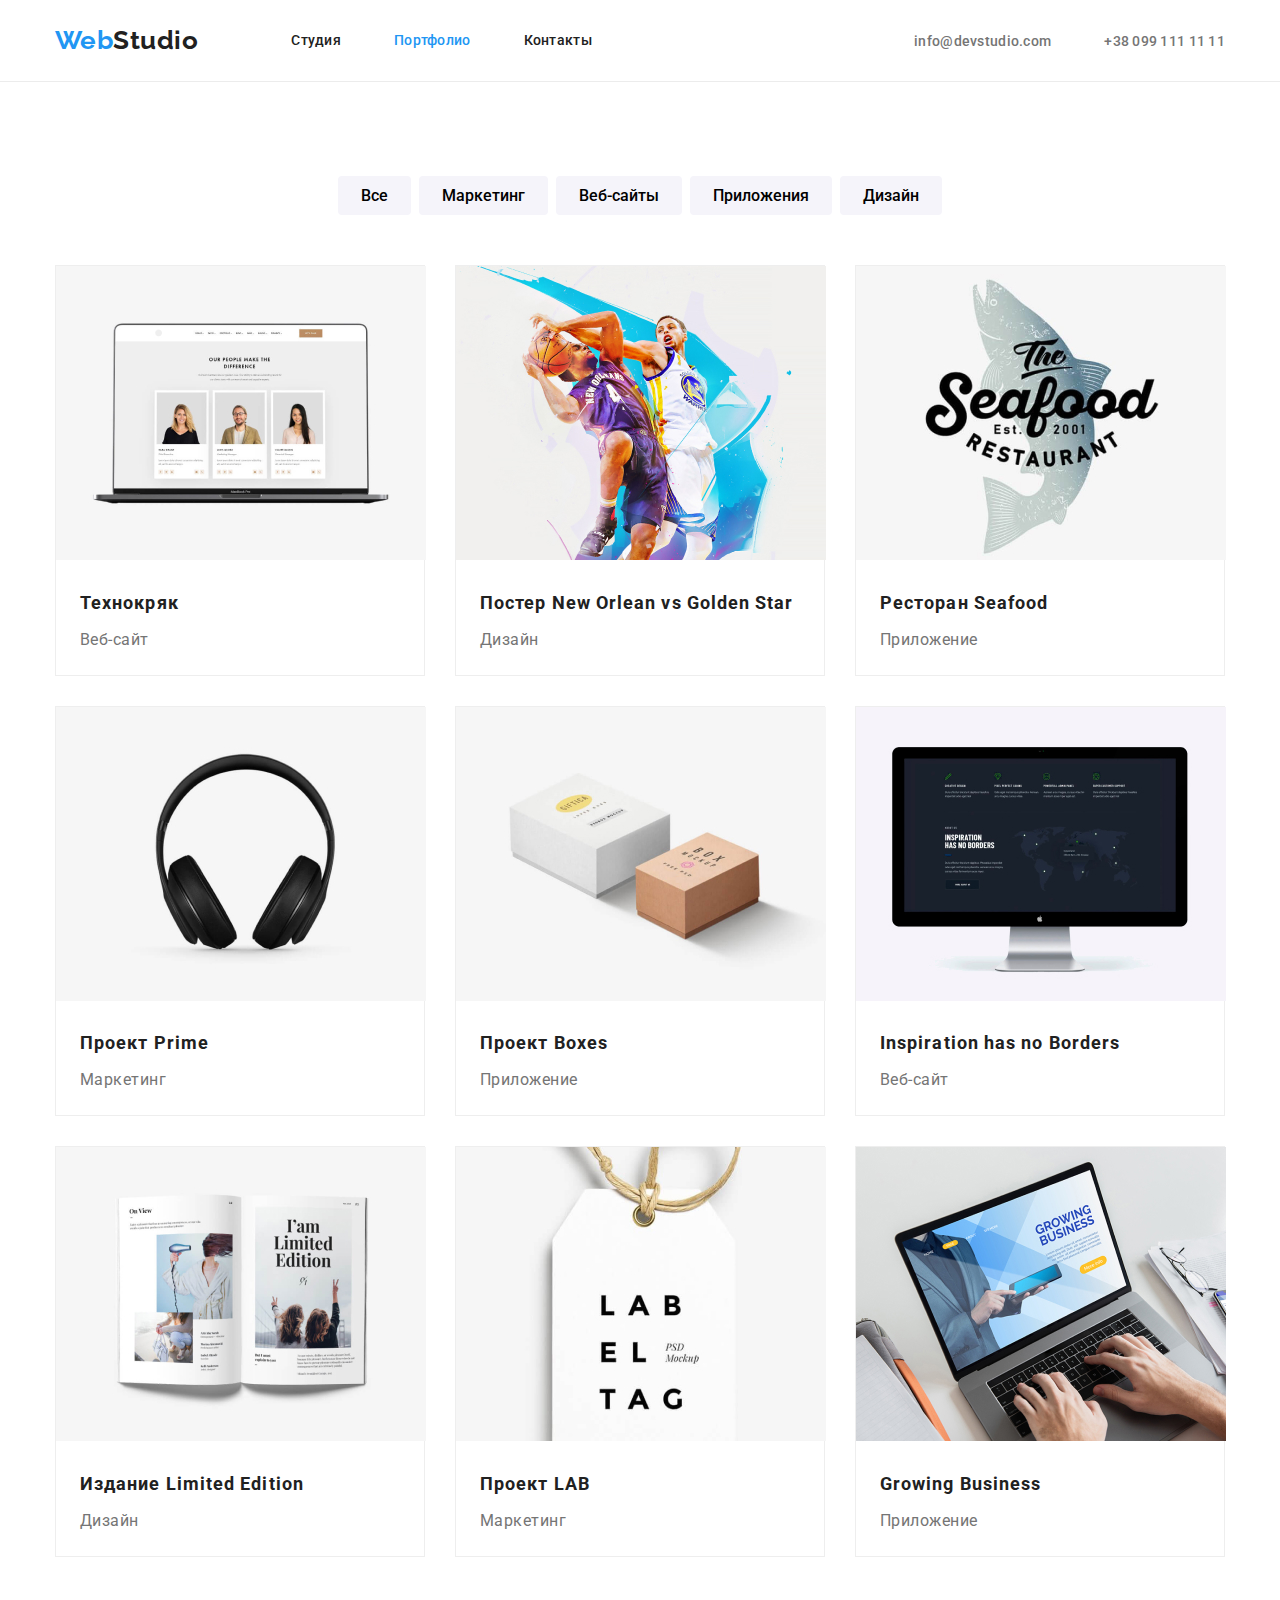
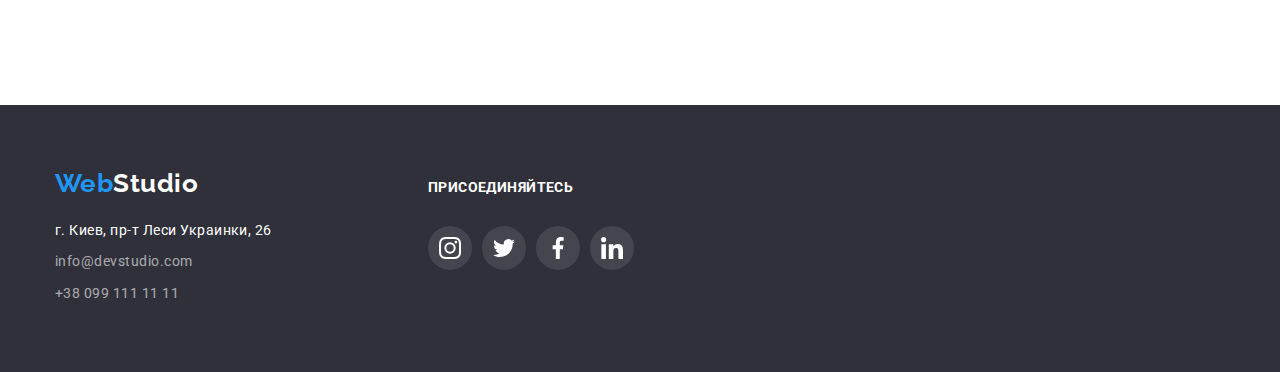
==== portfolio.html @ 88d48ba7 "push" ====
<!DOCTYPE html>
<html lang="en">
	<head>
		<meta charset="UTF-8" />
		<meta name="viewport" content="width=device-width, initial-scale=1.0" />
		<title>ВебСтудио</title>
		<link
			href="https://fonts.googleapis.com/css2?family=Raleway:wght@700&display=swap"
			rel="stylesheet"
		/>
		<link
			href="https://fonts.googleapis.com/css2?family=Roboto:wght@400;500;900&display=swap"
			rel="stylesheet"
		/>

		<link
			rel="stylesheet"
			href="https://cdnjs.cloudflare.com/ajax/libs/modern-normalize/1.0.0/modern-normalize.min.css"
		/>
		<link rel="stylesheet" href="./css/styles.css" />
	</head>
	<body>
		<header>
			<div class="container header">
				<nav class="main-nav">
					<a href="./index.html" class="logo"
						>Web<span class="logo-color">Studio</span></a
					>
					<ul class="site-nav">
						<li class="item">
							<a href="./index.html" class="link ">Студия</a>
						</li>
						<li class="item">
							<a href="./portfolio.html" class="link current">Портфолио</a>
						</li>
						<li class="item"><a href="" class="link">Контакты</a></li>
					</ul>
				</nav>

				<ul class="auth-nav">
					<li class="item">
						<a href="mailto:info@devstudio.com" class="button"
							>info@devstudio.com</a
						>
					</li>
					<li class="item">
						<a href="tel:+380991111111" class="button">+38 099 111 11 11</a>
					</li>
				</ul>
			</div>
		</header>

		<main>
			<!-- Примеры работ -->

		
			<section class="section">
					<!-- <h1>Примеры работ</h1> -->
				<div class="container buttons">					
					<ul class="buttons">
						<li class="item"><button type="button" class="portfolio-button">Все</button></li>
						<li class="item"><button type="button" class="portfolio-button">Маркетинг</li>
						</button></li>
						<li class="item"><button type="button" class="portfolio-button">Веб-сайты</button></li>
						<li class="item"><button type="button" class="portfolio-button">Приложения</button></li>
						<li class="item"><button type="button" class="portfolio-button">Дизайн</button></li>
					</ul>						
				
					<ul class="flex-list">						
						<li class="flex-item">
							<a href=""
								>							
									<img
									src="./images/tehnokriak.jpg"
									alt="Изображение ноутбука"
									width="370"	/>
									<div class="project-item">
									<h3 class="title">Технокряк</h3>
									<p>Веб-сайт</p>	
									</div>
								
							</a>
								
						</li>
						
						<li class="flex-item">
							<a href=""
								><img
									src="./images/poster.jpg"
									alt="Изображение постера"
									width="370" height="294"
								/><div class="project-item">
								<h3 class="title">Постер New Orlean vs Golden Star</h3>
								<p>Дизайн</p></div></a
							>
						</li>

						<li class="flex-item">
							<a href=""
								><img
									src="./images/restaurant.jpg"
									alt="Эмблема ресторана"
									width="370"
								/><div class="project-item">
								<h3 class="title">Ресторан Seafood</h3>
								<p>Приложение</p></div></a
							>
						</li>
						<li class="flex-item">
							<a href=""
								><img
									src="./images/project.jpg"
									alt="Изображение наушников"
									width="370"
								/>
								<div class="project-item">
								<h3 class="title">Проект Prime</h3>
								<p>Маркетинг</p></div></a
							>							
						</li>
						<li class="flex-item">
							<a href=""
								><img
									src="./images/project-boxes.jpg"
									alt="Изображение коробок"
									width="370"
								/><div class="project-item">
								<h3 class="title">Проект Boxes</h3>
								<p>Приложение</p></div>
							</a>
						</li>
						<li class="flex-item">
							<a href=""
								><img
									src="./images/inspiration.jpg"
									alt="Изображение экрана"
									width="370"
								/><div class="project-item">
								<h3 class="title">Inspiration has no Borders</h3>
								<p>Веб-сайт</p></div></a
							>
						</li>
						<li class="flex-item">
							<a href=""
								><img
									src="./images/limited-edition.jpg"
									alt="Изображение открытого
					журнала"
									width="370"
								/><div class="project-item">
								<h3 class="title">Издание Limited Edition</h3>
								<p>Дизайн</p></div></a
							>
						</li>

						<li class="flex-item">
							<a href=""
								><img
									src="./images/project-lab.jpg"
									alt="Изображение бирки"
									width="370"
								/>
								<div class="project-item">
								<h3 class="title">Проект LAB</h3>							
								<p>Маркетинг</p>
							</div>
							</a>							
						</li>
						<li class="flex-item">
							<a href=""
								><img
									src="./images/growing-business.jpg"
									alt="Изображение ноутбука"
									width="370"
								/><div class="project-item">
								<h3 class="title">Growing Business</h3>
								<p>Приложение</p></div></a
							>
						</li>
					</ul>
				</div>
			</section>
		</main>

		
		
			<footer>
				<div class="container footer">
					<div class="container-address">
						<a href="" class="logo">Web<span class="logo-footer">Studio</span></a>
			
						<ul class="contacts">
							<li>
								<p class="text">г. Киев, пр-т Леси Украинки, 26</p>
							</li>
							<li>
								<a href="mailto:info@devstudio.com" class="link footer-link">info@devstudio.com</a>
							</li>
							<li>
								<a href="tel:+380991111111" class="link footer-link">+38 099 111 11 11</a>
							</li>
						</ul>
					</div>
					<div class="join-us">
						<p>Присоединяйтесь</p>
						<ul class="team-socials">
							<li class="social-item">
								<a class="social-link footer">
									<svg class="social-icon footer">
										<use href="./images/social-links/symbol-defs.svg#icon-instagram"></use>
									</svg>
								</a>
							</li>
			
							<li class="social-item">
								<a class="social-link footer">
									<svg class="social-icon footer">
										<use href="./images/social-links/symbol-defs.svg#icon-twitter"></use>
									</svg>
								</a>
							</li>
							<li class="social-item">
								<a class="social-link footer">
									<svg class="social-icon footer">
										<use href="./images/social-links/symbol-defs.svg#icon-facebook"></use>
									</svg>
								</a>
							</li>
							<li class="social-item">
								<a class="social-link footer">
									<svg class="social-icon footer">
										<use href="./images/social-links/symbol-defs.svg#icon-linkedin"></use>
									</svg>
								</a>
							</li>
						</ul>
					</div>
				</div>
			</footer>

	</body>
</html>
---- css/styles.css ----
:root {
	--primary-black-color: #212121;
	--secondary-grey-color: #757575;
	--accent-color: #2196f3;
	--secondary-background-color: #2f303a;
}

/* стили для index.html */

body {
	background-color: #ffffff;
	color: var(--primary-black-color);
	font-family: "Roboto", sans-serif;
	text-decoration: none;
	letter-spacing: 0.03em;
}

ul {
	list-style: none;
	padding: 0;
	margin: 0;
}

.container {
	width: 1200px;
	padding-left: 15px;
	padding-right: 15px;
	margin-left: auto;
	margin-right: auto;
}

/* Logo */

.logo {
	color: var(--accent-color);
	font-family: "Raleway", sans-serif;
	font-weight: bold;
	font-size: 26px;
	line-height: 1.2;
	text-decoration: none;
}

.logo-color {
	color: var(--primary-black-color);
}

/* Header */
header {
	border-bottom: 1px solid #ececec;
}
.container.header {
	display: flex;
	justify-content: space-between;
	align-items: center;
}

.main-nav {
	display: flex;
	align-items: center;
}

.auth-nav {
	display: flex;
}

.auth-nav .item + .item {
	margin-left: 53px;
}

.site-nav .link:hover,
.site-nav .link:focus {
	color: var(--accent-color);
}

.site-nav {
	display: flex;
	margin-left: 93px;
	/* outline: 1px solid black; */
}

.site-nav .item + .item {
	margin-left: 53px;
}

.site-nav .link {
	display: block;
	padding-top: 32px;
	padding-bottom: 32px;

	color: var(--primary-black-color);
	text-decoration: none;
	font-weight: 500;
	font-size: 14px;
	line-height: 1.2;
	letter-spacing: 0.02em;
}

/* Auth nav */

.link.current {
	color: var(--accent-color);
}

.auth-nav .button {
	font-weight: 500;
	font-size: 14px;
	line-height: 1.2;
	letter-spacing: 0.02em;
	color: var(--secondary-grey-color);
	text-decoration: none;
}

.auth-nav .button:hover,
.auth-nav .button:focus {
	color: var(--accent-color);
}

/* Hero */

.hero {
	color: #ffffff;
	background-image: linear-gradient(
			to top,
			rgba(47, 47, 58, 0.4),
			rgba(47, 48, 58, 0.4)
		),
		url(../images/footer-icons/hero.jpg);

	background-position: center;
	background-size: cover;
	text-align: center;
	margin-bottom: 0;
	height: 600px;
	max-width: 1440px;
	padding-top: 200px;
	padding-bottom: 200px;
	/* outline: 2px solid red; */
}

.hero-title {
	margin-top: 0;
	margin-bottom: 0;
	font-weight: 900;
	font-size: 44px;
	line-height: 1.4;
	letter-spacing: 0.06em;
	text-transform: uppercase;
}

.button.primary {
	color: #ffffff;
	background-color: var(--accent-color);
	letter-spacing: 0.06em;
	font-size: 16px;
	line-height: 1.8;
	text-align: center;
	border-radius: 4px;
	border: var(--accent-color);
	margin-top: 30px;
	padding: 10px 32px;
}

.feature-list {
	display: flex;
}

.feature-list .title {
	font-weight: bold;
	font-size: 14px;
	line-height: 1.2;
	margin-top: 0;
	text-transform: uppercase;
	/* outline: 1px solid red; */
}

.feature-list .text {
	width: 270px;
	font-style: normal;
	font-weight: normal;
	font-size: 14px;
	line-height: 1.7;
	color: #757575;
	/* outline: 2px solid red; */
}

.feature-item::before {
	/* Question: width-height*/
	display: block;
	width: 270px;
	height: 120px;
	background-color: #f5f4fa;
	content: "";
	margin-bottom: 30px;
	background-repeat: no-repeat;
	background-position: center;
}

.feature-item:nth-child(1)::before {
	background-image: url(../images/footer-icons/antenna\ 1.svg);
}

.feature-item:nth-child(2)::before {
	background-image: url(../images/footer-icons/clock\ 1.svg);
}

.feature-item:nth-child(3)::before {
	background-image: url(../images/footer-icons/diagram\ 1.svg);
}

.feature-item:nth-child(4)::before {
	background-image: url(../images/footer-icons/astronaut\ 1.svg);
}

.section {
	padding-top: 94px;
	padding-bottom: 94px;
}

.section-picture {
	display: flex;
}

.item-picture {
	width: 370px;
	margin-right: 30px;
}

.item-picture:last-child {
	margin-right: 0;
}

.feature-item {
	margin-right: 30px;
}

.section-picture {
	display: flex;
	flex-wrap: wrap;
}

.section-title {
	text-align: center;
	font-weight: bold;
	font-size: 36px;
	line-height: 1.2;
	margin-top: 0;
	margin-bottom: 50px;
}

.section.team {
	background-color: #f5f4fa;
}

.section.features {
	padding-bottom: 0;
}

.team-employees {
	display: flex;
	text-align: center;
	/* padding-bottom: 42px; */
}

.item-employee {
	width: 270px;
	margin-right: 30px;
	background-color: #ffffff;
	filter: drop-shadow(0px 4px 4px rgba(0, 0, 0, 0.25));
}

.member-name .member-role {
	font-size: 16px;
	line-height: 1.2;
}

.member-role {
	color: var(--secondary-grey-color);
}

.team-socials {
	display: flex;
	justify-content: center;
}

.social-item {
	margin-right: 10px;
	margin-bottom: 42px;
	margin-top: 16px;
}

.social-item:last-child {
	margin-right: 0;
}

.social-link {
	display: flex;
	align-items: center;
	justify-content: center;
	height: 44px;
	width: 44px;
	background-color: transparent;
	fill: #afb1b8;
	border-radius: 50%;
}

.social-icon {
	height: 22px;
	width: 22px;
}

.social-link:hover,
.social-link:focus {
	background-color: var(--accent-color);
	fill: #ffffff;
}

.social-icon.hover {
	fill: var(--accent-color);
}

.partners-logos {
	display: flex;
	justify-content: center;
}

.partner-link {
	width: 170px;
	height: 90px;
	display: flex;
	justify-content: center;
	border: 1px solid #afb1b8;
	border-radius: 4px;
	margin-right: 30px;
	background-size: contain;
	background-repeat: no-repeat;
}

.logo-picture {
	margin-right: 30px;
}

.partners-logos:last-child {
	margin-right: 0;
}

.logo-picture:last-child {
	margin-right: 0;
}

.partner-link:hover,
.partner-link:focus {
	border: 1px solid var(--accent-color);
	background-image: var(--accent-color);
}

.footer .text {
	color: #ffffff;
}

.logo-footer {
	color: #ffffff;
}

.address {
	font-style: inherit;
	font-size: 14px;
	line-height: 1.8;
}
.address .link {
	color: #fffff96a;
	text-decoration: none;
}
.address a:hover,
.address a:focus {
	color: var(--accent-color);
}

.buttons {
	display: flex;
	flex-wrap: wrap;
	margin-bottom: 50px;
	justify-content: center;
}

.buttons .item {
	margin-right: 8px;
}

.buttons .item:last-child {
	margin-right: 0;
}

.portfolio-button:hover,
.portfolio-button:focus {
	background-color: var(--accent-color);
	color: #ffffff;
}

.portfolio-button {
	font-weight: 500;

	font-size: 16px;
	line-height: 1.6;
	background-color: #f5f4fa;
	border-radius: 4px;
	border: 1px solid transparent;
}

.portfolio-button {
	padding: 6px 22px;
}

.portfolio-button:last-child {
	margin-right: 0;
}

.examples-title a {
	color: var(--primary-black-color);
	text-decoration: none;
}

.example-list h3,
p,
a {
	text-decoration: none;
	color: var(--primary-black-color);
}

.title {
	font-size: 18px;
	line-height: 2;
	letter-spacing: 0.06em;
}

.item {
	font-size: 18px;
	line-height: 2;
	letter-spacing: 0.06em;
}

.example-list:nth-child(3n) {
	margin-right: 30px;
}

.flex-list {
	display: flex;
	flex-wrap: wrap;
}

.flex-item {
	width: 370px;
	margin-right: 30px;
	margin-bottom: 30px;
	border: 1px solid #eeeeee;
}

.flex-list li:hover {
	box-shadow: 0px 4px 4px 0px rgba(0, 0, 0, 0.25);
}

.flex-list .title {
	font-size: 16px;
	line-height: 1.87;
	margin: 0;
}

.flex-list p {
	font-size: 18px;
	line-height: 2;
	margin: 0;
}

.flex-item:last-child {
	margin-right: 0;
}

.project-item {
	padding: 20px 24px;
}

.flex-item:nth-child(3n) {
	margin-right: 0;
}

.flex-item:nth-last-child(-n + 3) {
	margin-bottom: 0;
}

.flex-list .title {
	font-size: 18px;
	line-height: 2;
	font-weight: bold;
	letter-spacing: 0.06em;
	margin: 0;
}
.flex-list p {
	color: var(--secondary-grey-color);
	font-size: 16px;
	line-height: 1.88;
	margin: 0;
	margin-top: 4px;
}

footer {
	margin-top: 4px;
	background-color: var(--secondary-background-color);
	padding-top: 60px;
	padding-bottom: 60px;
}

.container.footer {
	display: flex;
	align-items: baseline;
}

.social-link.footer {
	display: flex;
	align-items: center;
	justify-content: center;
	height: 44px;
	width: 44px;
	fill: #ffffff;
	border-radius: 50%;
	background-color: rgba(255, 255, 255, 0.1);
}

.social-link.footer:hover,
.social-link.footer:focus {
	background-color: var(--accent-color);
}

.join-us {
	display: block;
	align-items: center;
	width: 206px;
}

.join-us p {
	color: #ffffff;
	text-transform: uppercase;
	font-weight: 700;
	font-size: 14px;
	line-height: 1.2;
	letter-spacing: 0.03em;
}

.container-address {
	margin-right: 156px;
}

.contacts p {
	color: #ffffff;
	font-size: 14px;
	line-height: 1.6;
	margin-bottom: 9px;
	margin-top: 20px;
}
.contacts li:not(:last-child) {
	margin-top: 0;
	margin-bottom: 9px;
}
.link.footer-link {
	color: rgba(255, 255, 255, 0.6);
	font-size: 14px;
	line-height: 1.6;
}
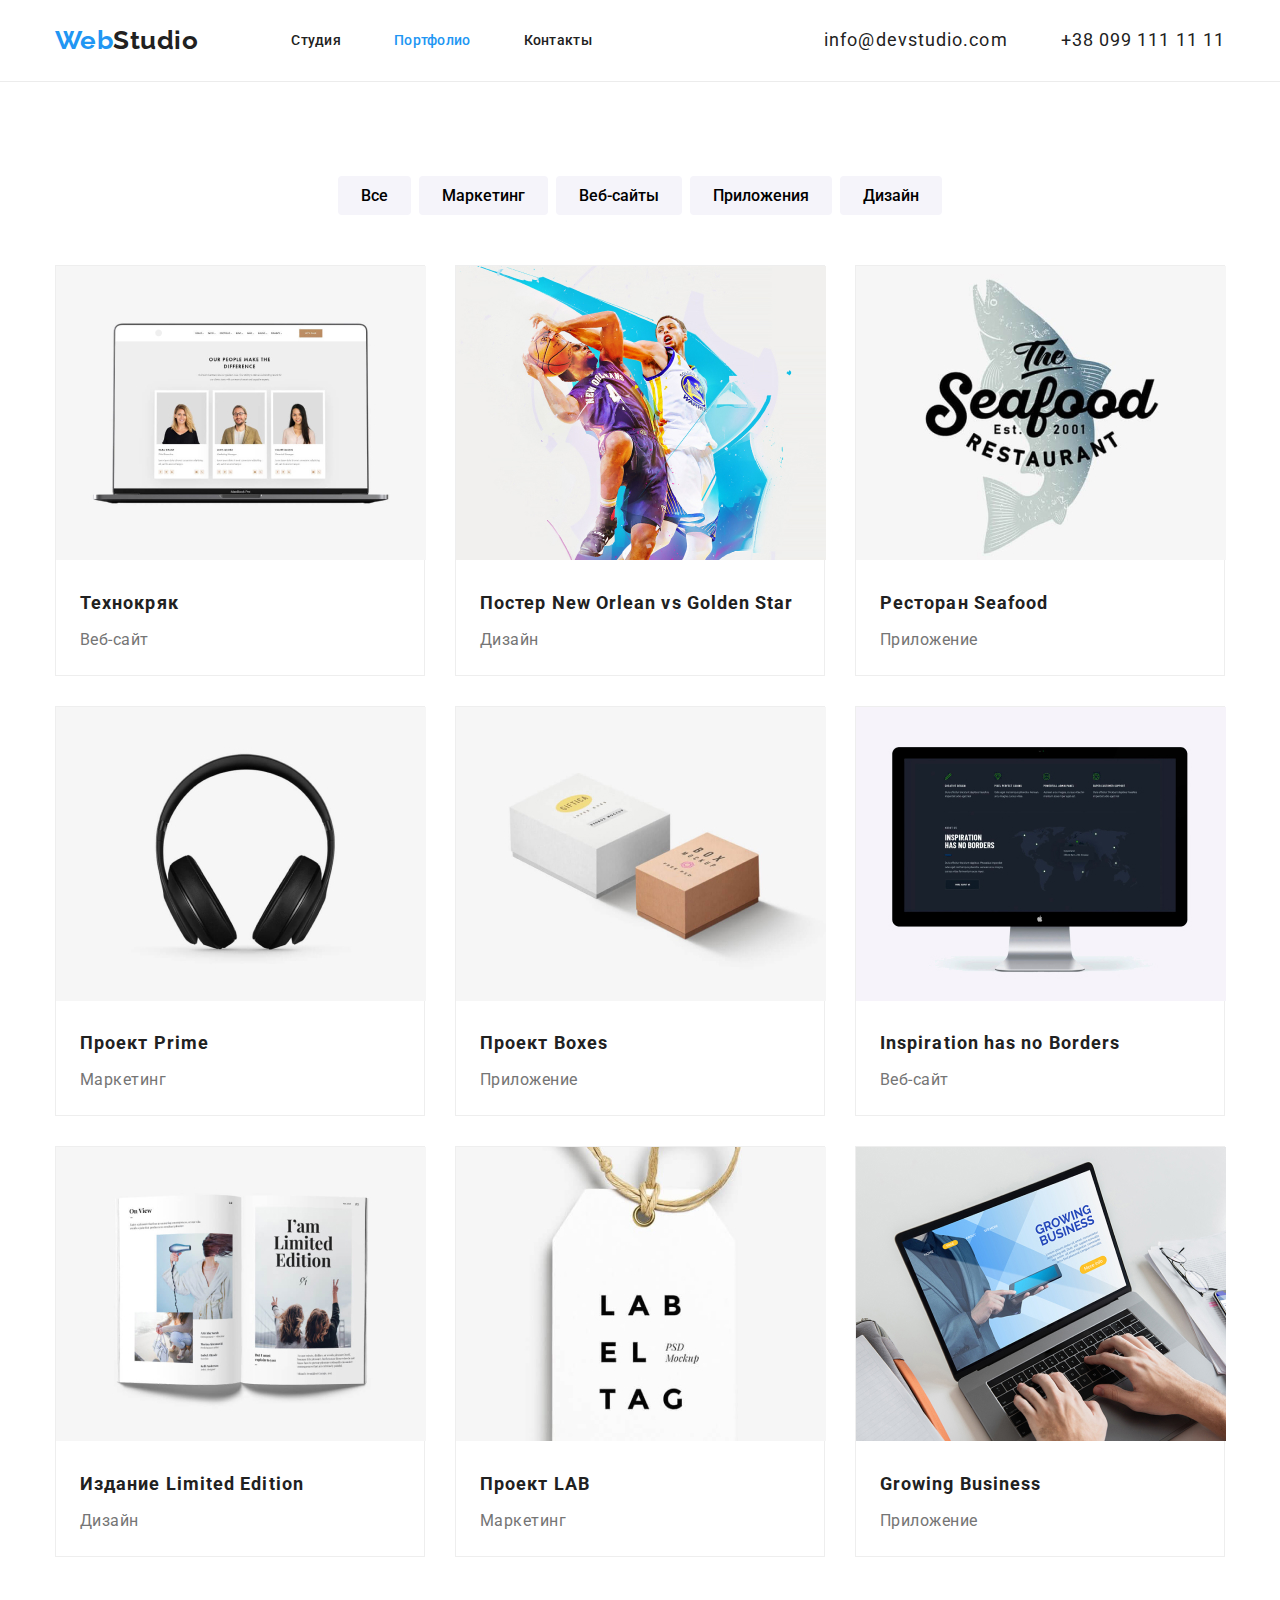
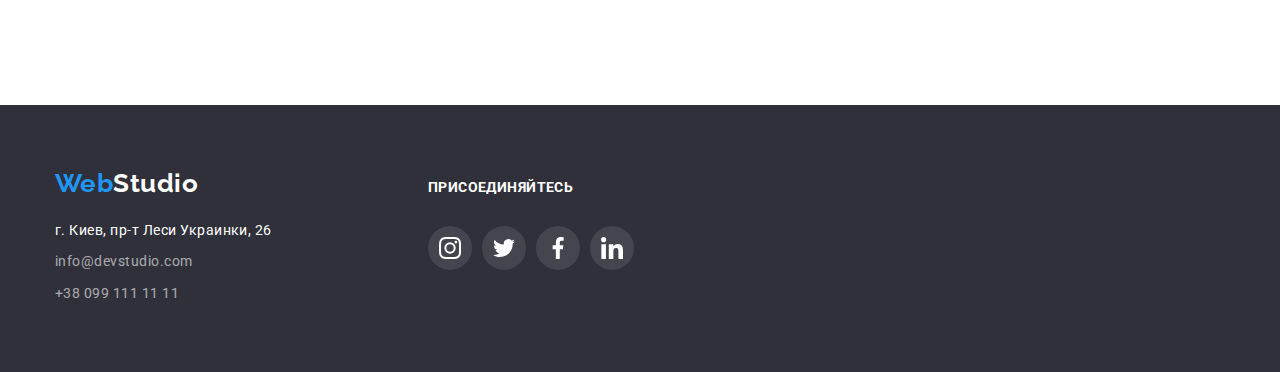
==== commit 19e976f8: "Демонстрирует финальный результат" ====
--- a/portfolio.html
+++ b/portfolio.html
@@ -8,10 +8,7 @@
 			href="https://fonts.googleapis.com/css2?family=Raleway:wght@700&display=swap"
 			rel="stylesheet"
 		/>
-		<link
-			href="https://fonts.googleapis.com/css2?family=Roboto:wght@400;500;900&display=swap"
-			rel="stylesheet"
-		/>
+		<link href="https://fonts.googleapis.com/css2?family=Roboto:wght@400;500;700;900&display=swap" rel="stylesheet">
 
 		<link
 			rel="stylesheet"
--- a/css/styles.css
+++ b/css/styles.css
@@ -67,9 +67,24 @@
 	margin-left: 53px;
 }
 
+.header-mail-icon,
+.header-smartphone-icon {
+	fill: #757575;
+	margin-right: 10px;
+}
+
+.header-mail-icon:hover,
+.header-mail-icon:focus,
+.header-smartphone-icon:hover,
+.header-smartphone-icon:focus {
+	fill: var(--accent-color);
+	cursor: pointer;
+}
+
 .site-nav .link:hover,
 .site-nav .link:focus {
 	color: var(--accent-color);
+	cursor: pointer;
 }
 
 .site-nav {
@@ -101,7 +116,12 @@
 	color: var(--accent-color);
 }
 
-.auth-nav .button {
+.contact {
+	display: flex;
+	align-items: center;
+}
+
+.auth-nav .contact {
 	font-weight: 500;
 	font-size: 14px;
 	line-height: 1.2;
@@ -110,9 +130,13 @@
 	text-decoration: none;
 }
 
-.auth-nav .button:hover,
-.auth-nav .button:focus {
+.contact:hover svg,
+.contact:hover,
+.contact:focus svg,
+.contact:focus {
+	fill: var(--accent-color);
 	color: var(--accent-color);
+	cursor: pointer;
 }
 
 /* Hero */
@@ -312,35 +336,34 @@
 .social-link:focus {
 	background-color: var(--accent-color);
 	fill: #ffffff;
+	cursor: pointer;
 }
 
 .social-icon.hover {
 	fill: var(--accent-color);
+	cursor: pointer;
 }
 
 .partners-logos {
 	display: flex;
+	justify-content: space-between;
 	justify-content: center;
 }
 
 .partner-link {
+	display: flex;
+	align-items: center;
+	justify-content: center;
 	width: 170px;
 	height: 90px;
-	display: flex;
-	justify-content: center;
 	border: 1px solid #afb1b8;
 	border-radius: 4px;
-	margin-right: 30px;
-	background-size: contain;
-	background-repeat: no-repeat;
+	fill: #afb1b8;
 }
 
 .logo-picture {
 	margin-right: 30px;
-}
-
-.partners-logos:last-child {
-	margin-right: 0;
+	align-items: center;
 }
 
 .logo-picture:last-child {
@@ -350,7 +373,8 @@
 .partner-link:hover,
 .partner-link:focus {
 	border: 1px solid var(--accent-color);
-	background-image: var(--accent-color);
+	fill: var(--accent-color);
+	cursor: pointer;
 }
 
 .footer .text {
@@ -373,6 +397,7 @@
 .address a:hover,
 .address a:focus {
 	color: var(--accent-color);
+	cursor: pointer;
 }
 
 .buttons {
@@ -394,6 +419,7 @@
 .portfolio-button:focus {
 	background-color: var(--accent-color);
 	color: #ffffff;
+	cursor: pointer;
 }
 
 .portfolio-button {
@@ -456,6 +482,7 @@
 
 .flex-list li:hover {
 	box-shadow: 0px 4px 4px 0px rgba(0, 0, 0, 0.25);
+	cursor: pointer;
 }
 
 .flex-list .title {
@@ -527,6 +554,7 @@
 .social-link.footer:hover,
 .social-link.footer:focus {
 	background-color: var(--accent-color);
+	cursor: pointer;
 }
 
 .join-us {
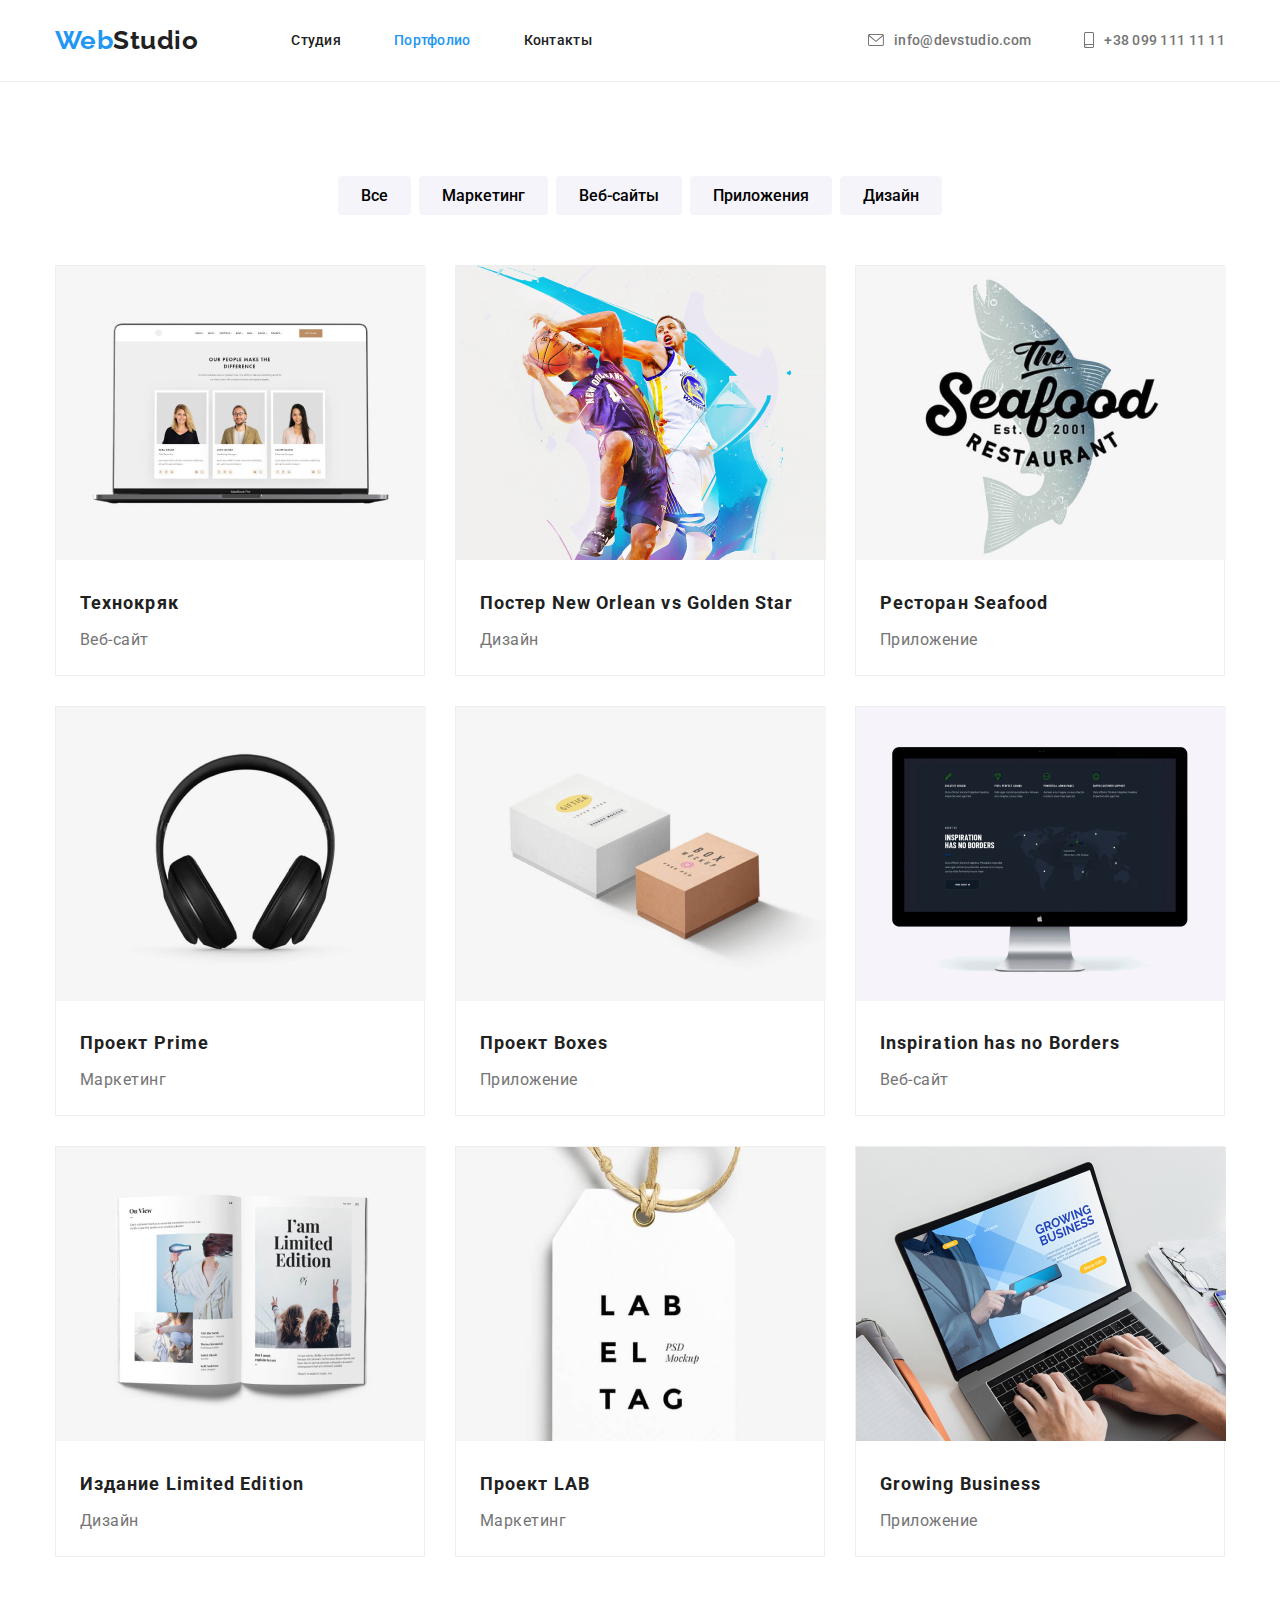
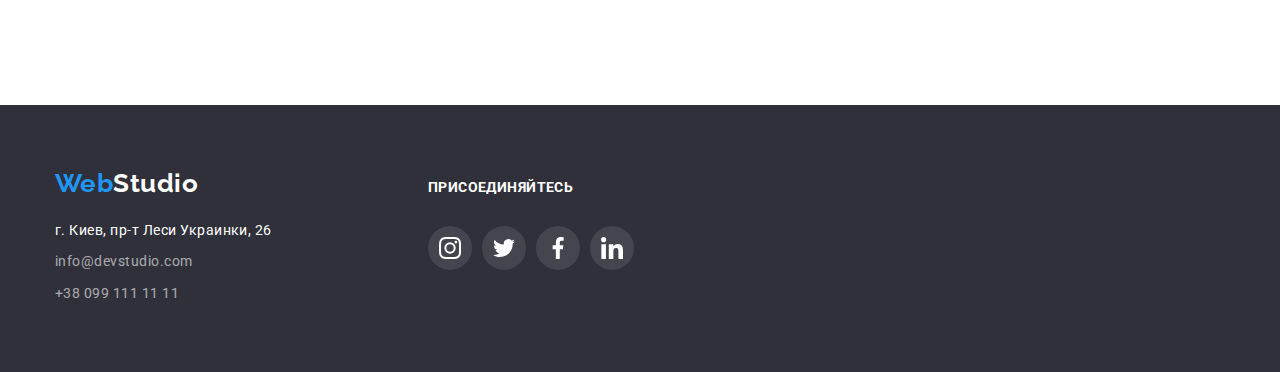
==== commit 1ffd0a0e: "Update portfolio.html" ====
--- a/portfolio.html
+++ b/portfolio.html
@@ -34,16 +34,22 @@
 					</ul>
 				</nav>
 
-				<ul class="auth-nav">
-					<li class="item">
-						<a href="mailto:info@devstudio.com" class="button"
-							>info@devstudio.com</a
-						>
-					</li>
-					<li class="item">
-						<a href="tel:+380991111111" class="button">+38 099 111 11 11</a>
-					</li>
-				</ul>
+					<ul class="auth-nav">
+					
+						<li class="item">
+					
+							<a href="mailto:info@devstudio.com" class="contact"><svg class="header-mail-icon" style="width:16;height:12">
+									<use href=./images/social-links/symbol-defs-header.svg#icon-envelope-hover></use>
+								</svg>info@devstudio.com</a>
+						</li>
+						<li class="item">
+					
+							<a href="tel:+380991111111" class="contact"><svg class="header-smartphone-icon" style="width:10;height:16">
+									<use href=./images/social-links/symbol-defs-header.svg#icon-smartphone></use>
+								</svg>+38 099 111 11 11</a>
+						</li>
+					
+					</ul>
 			</div>
 		</header>
 
